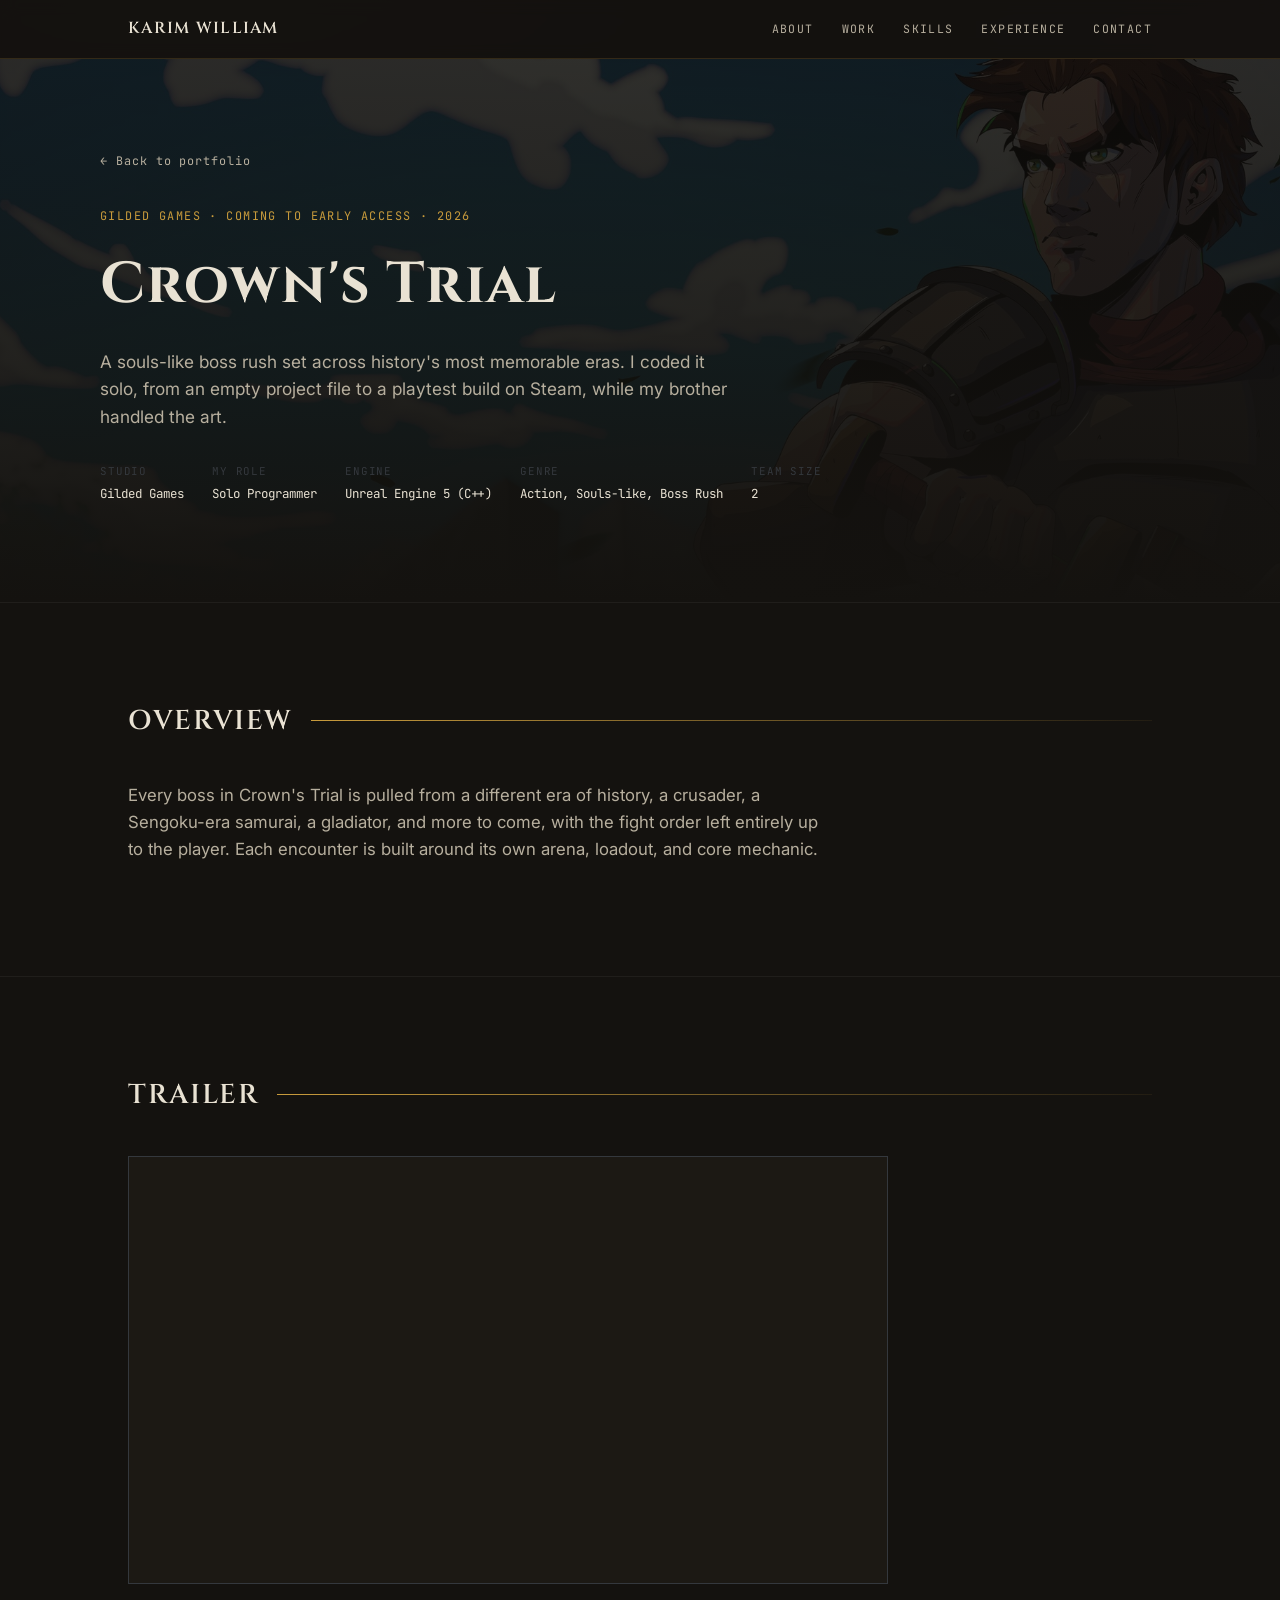
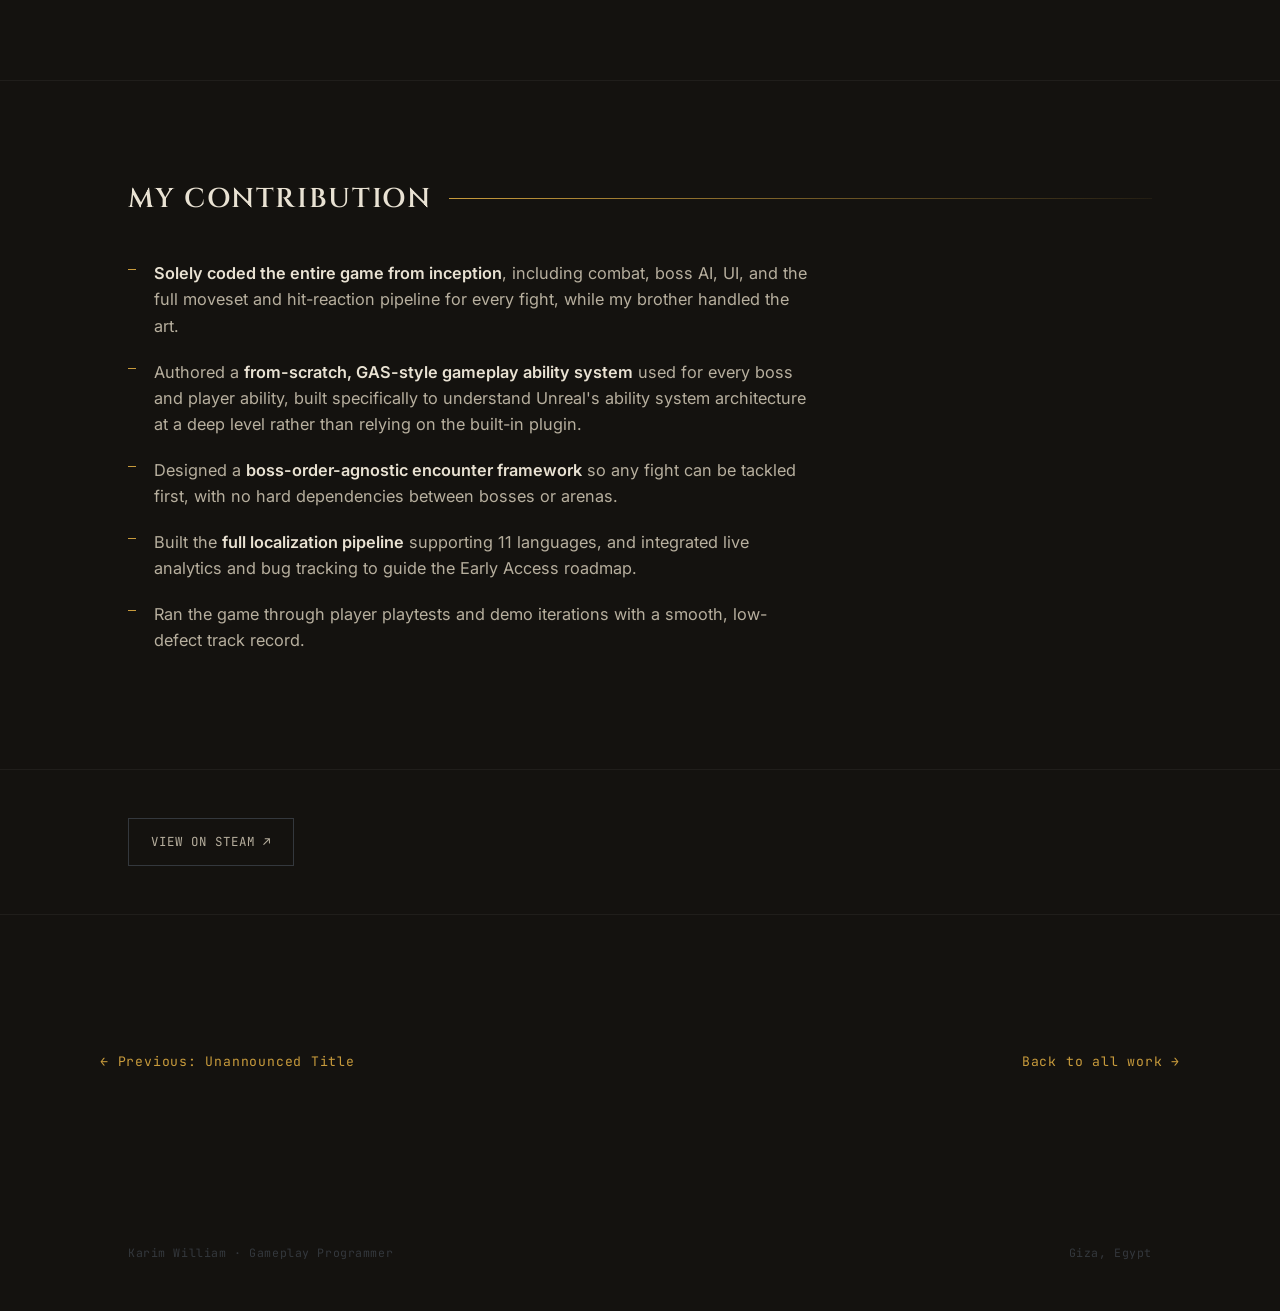
==== crowns-trial.html @ 085d267c "Portfolio site upload" ====
<!DOCTYPE html>
<html lang="en">
<head>
<meta charset="UTF-8">
<meta name="viewport" content="width=device-width, initial-scale=1.0">
<title>Crown's Trial · Karim William</title>
<meta name="description" content="Crown's Trial: a souls-like boss rush by Gilded Games. Solo-coded by Karim William.">
<link rel="preconnect" href="https://fonts.googleapis.com">
<link rel="preconnect" href="https://fonts.gstatic.com" crossorigin>
<link href="https://fonts.googleapis.com/css2?family=Cinzel:wght@500;600;700&family=Inter:wght@400;500;600&family=JetBrains+Mono:wght@400;500&display=swap" rel="stylesheet">
<link rel="stylesheet" href="styles.css">
</head>
<body>

<header class="site-nav">
  <div class="nav-inner">
    <div class="nav-mark">KARIM WILLIAM</div>
    <button class="nav-toggle" id="navToggle" aria-label="Toggle navigation" aria-expanded="false">MENU</button>
    <nav class="nav-links" id="navLinks">
      <a href="index.html#about">About</a>
      <a href="index.html#work">Work</a>
      <a href="index.html#loadout">Skills</a>
      <a href="index.html#experience">Experience</a>
      <a href="index.html#contact">Contact</a>
    </nav>
  </div>
</header>

<main>

  <section class="game-hero">
    <div class="game-hero-bg" style="background-image:url('crowns-trial-bg.jpg');"></div>
    <div class="game-hero-scrim"></div>
    <div class="wrap game-hero-inner">
      <a class="back-link" href="index.html">← Back to portfolio</a>
      <span class="p-eyebrow">Gilded Games · Coming to Early Access · 2026</span>
      <h1>Crown's Trial</h1>
      <p class="game-tagline">A souls-like boss rush set across history's most memorable eras. I coded it
      solo, from an empty project file to a playtest build on Steam, while my brother handled the art.</p>

      <div class="meta-row">
        <div class="meta-item"><span class="meta-label">Studio</span><span class="meta-value">Gilded Games</span></div>
        <div class="meta-item"><span class="meta-label">My Role</span><span class="meta-value">Solo Programmer</span></div>
        <div class="meta-item"><span class="meta-label">Engine</span><span class="meta-value">Unreal Engine 5 (C++)</span></div>
        <div class="meta-item"><span class="meta-label">Genre</span><span class="meta-value">Action, Souls-like, Boss Rush</span></div>
        <div class="meta-item"><span class="meta-label">Team Size</span><span class="meta-value">2</span></div>
      </div>
    </div>
  </section>

  <section>
    <div class="wrap">
      <div class="banner"><h2>Overview</h2><div class="rule"></div></div>
      <p class="about-body">
        Every boss in Crown's Trial is pulled from a different era of history, a crusader, a Sengoku-era
        samurai, a gladiator, and more to come, with the fight order left entirely up to the player. Each
        encounter is built around its own arena, loadout, and core mechanic.
      </p>
    </div>
  </section>

  <section>
    <div class="wrap">
      <div class="banner"><h2>Trailer</h2><div class="rule"></div></div>
      <div class="video-frame">
        <iframe src="https://www.youtube-nocookie.com/embed/Xwd9u4YiL44" title="Crown's Trial Trailer" loading="lazy" allowfullscreen referrerpolicy="strict-origin-when-cross-origin" allow="accelerometer; autoplay; clipboard-write; encrypted-media; gyroscope; picture-in-picture; web-share"></iframe>
      </div>
    </div>
  </section>

  <section>
    <div class="wrap">
      <div class="banner"><h2>My Contribution</h2><div class="rule"></div></div>
      <ul class="contribution-list lg">
        <li><strong>Solely coded the entire game from inception</strong>, including combat, boss AI, UI, and the full moveset and hit-reaction pipeline for every fight, while my brother handled the art.</li>
        <li>Authored a <strong>from-scratch, GAS-style gameplay ability system</strong> used for every boss and player ability, built specifically to understand Unreal's ability system architecture at a deep level rather than relying on the built-in plugin.</li>
        <li>Designed a <strong>boss-order-agnostic encounter framework</strong> so any fight can be tackled first, with no hard dependencies between bosses or arenas.</li>
        <li>Built the <strong>full localization pipeline</strong> supporting 11 languages, and integrated live analytics and bug tracking to guide the Early Access roadmap.</li>
        <li>Ran the game through player playtests and demo iterations with a smooth, low-defect track record.</li>
      </ul>
    </div>
  </section>

  <section style="padding:48px 0;">
    <div class="wrap">
      <a class="btn ghost" href="https://store.steampowered.com/app/4135440/Crowns_Trial/" target="_blank" rel="noopener">View on Steam ↗</a>
    </div>
  </section>

  <section>
    <div class="wrap next-game">
      <a href="unannounced-title.html">← Previous: Unannounced Title</a>
      <a href="index.html#work">Back to all work →</a>
    </div>
  </section>

</main>

<footer>
  <div class="wrap">
    <span>Karim William · Gameplay Programmer</span>
    <span>Giza, Egypt</span>
  </div>
</footer>

<script>
  const navToggle = document.getElementById('navToggle');
  const navLinks = document.getElementById('navLinks');
  navToggle.addEventListener('click', () => {
    const isOpen = navLinks.classList.toggle('open');
    navToggle.setAttribute('aria-expanded', isOpen ? 'true' : 'false');
  });
  navLinks.querySelectorAll('a').forEach(a => a.addEventListener('click', () => {
    navLinks.classList.remove('open');
    navToggle.setAttribute('aria-expanded', 'false');
  }));

  const banners = document.querySelectorAll('.banner');
  if ('IntersectionObserver' in window) {
    const io = new IntersectionObserver((entries) => {
      entries.forEach(entry => {
        if (entry.isIntersecting) {
          entry.target.classList.add('in-view');
          io.unobserve(entry.target);
        }
      });
    }, { threshold: 0.3 });
    banners.forEach(b => io.observe(b));
  } else {
    banners.forEach(b => b.classList.add('in-view'));
  }
</script>

</body>
</html>
---- styles.css ----
:root{
  --iron:      #14120F;
  --iron-2:    #1C1914;
  --steel:     #34383D;
  --steel-2:   #262A2E;
  --parchment: #E9E2D3;
  --parchment-dim: #B7AF9E;
  --gold:      #C89B3C;
  --gold-bright:#DDB35A;
  --oxide:     #8A3A32;

  --display: 'Cinzel', serif;
  --body: 'Inter', -apple-system, BlinkMacSystemFont, sans-serif;
  --mono: 'JetBrains Mono', ui-monospace, monospace;

  --maxw: 1080px;
}

*{box-sizing:border-box;}
html{scroll-behavior:smooth;}
@media (prefers-reduced-motion: reduce){
  html{scroll-behavior:auto;}
  *{animation-duration:0.001ms !important; animation-iteration-count:1 !important; transition-duration:0.001ms !important;}
}

body{
  margin:0;
  background:var(--iron);
  color:var(--parchment);
  font-family:var(--body);
  line-height:1.6;
  -webkit-font-smoothing:antialiased;
}

a{color:var(--gold); text-decoration:none;}
a:hover{color:var(--gold-bright);}

:focus-visible{
  outline:2px solid var(--gold-bright);
  outline-offset:3px;
}

img{max-width:100%; display:block;}

.wrap{max-width:var(--maxw); margin:0 auto; padding:0 28px;}

body{
  background-image:
    radial-gradient(ellipse 900px 500px at 15% -10%, rgba(200,155,60,0.08), transparent 60%),
    radial-gradient(ellipse 700px 500px at 100% 10%, rgba(138,58,50,0.06), transparent 55%);
  background-attachment:fixed;
}

/* ---------- nav ---------- */
header.site-nav{
  position:sticky; top:0; z-index:50;
  background:rgba(20,18,15,0.88);
  backdrop-filter:blur(8px);
  border-bottom:1px solid rgba(200,155,60,0.18);
}
.nav-inner{
  max-width:var(--maxw); margin:0 auto; padding:16px 28px;
  display:flex; align-items:center; justify-content:space-between;
}
.nav-mark{
  font-family:var(--display); font-weight:600; letter-spacing:0.08em;
  color:var(--parchment); font-size:1rem;
}
nav.nav-links{display:flex; gap:28px;}
nav.nav-links a{
  font-family:var(--mono); font-size:0.72rem; letter-spacing:0.12em;
  text-transform:uppercase; color:var(--parchment-dim);
}
nav.nav-links a:hover{color:var(--gold-bright);}
.nav-toggle{display:none; background:none; border:1px solid var(--steel); color:var(--parchment); padding:8px 10px; font-family:var(--mono); font-size:0.75rem;}

@media (max-width:720px){
  nav.nav-links{
    position:absolute; top:100%; left:0; right:0;
    background:var(--iron-2); flex-direction:column; gap:0;
    border-bottom:1px solid rgba(200,155,60,0.18);
    max-height:0; overflow:hidden; transition:max-height 0.25s ease;
  }
  nav.nav-links.open{max-height:320px;}
  nav.nav-links a{padding:16px 28px; border-top:1px solid rgba(255,255,255,0.06);}
  .nav-toggle{display:block;}
}

/* ---------- eyebrow / banner (signature element) ---------- */
.eyebrow{
  font-family:var(--mono); font-size:0.72rem; letter-spacing:0.18em;
  text-transform:uppercase; color:var(--gold);
}

.banner{
  display:flex; align-items:center; gap:18px;
  margin:0 0 40px 0;
  opacity:0; transform:translateY(10px);
  transition:opacity 0.7s ease, transform 0.7s ease;
}
.banner.in-view{opacity:1; transform:translateY(0);}
.banner h2{
  font-family:var(--display); font-weight:600; letter-spacing:0.06em;
  font-size:clamp(1.3rem, 2.4vw, 1.7rem);
  color:var(--parchment); margin:0; white-space:nowrap;
  text-transform:uppercase;
}
.banner .rule{
  height:1px; flex:1;
  background:linear-gradient(90deg, var(--gold) 0%, rgba(200,155,60,0.08) 100%);
  transform-origin:left; transform:scaleX(0);
  transition:transform 0.9s cubic-bezier(.2,.7,.3,1) 0.15s;
}
.banner.in-view .rule{transform:scaleX(1);}

section{padding:96px 0;}
section + section{border-top:1px solid rgba(255,255,255,0.05);}

/* ---------- hero ---------- */
.hero{padding:120px 0 96px; text-align:left;}
.hero .eyebrow{margin-bottom:18px; display:block; font-size:1.3rem; letter-spacing:0.14em;}
.hero h1{
  font-family:var(--display); font-weight:700;
  font-size:clamp(2.6rem, 7vw, 4.6rem);
  letter-spacing:0.02em;
  margin:0 0 14px 0;
  color:var(--parchment);
  text-shadow:0 0 40px rgba(200,155,60,0.12);
}
.hero .role{
  font-family:var(--mono); font-size:clamp(0.85rem, 1.6vw, 1rem);
  letter-spacing:0.1em; color:var(--gold-bright);
  margin:0 0 28px 0;
}
.hero .role .sep{color:var(--steel); margin:0 10px;}
.hero p.tagline{
  max-width:640px; font-size:1.08rem; color:var(--parchment-dim);
  margin:0 0 40px 0;
}
.hero-ctas{display:flex; flex-wrap:wrap; gap:14px;}

.btn{
  display:inline-flex; align-items:center; gap:8px;
  font-family:var(--mono); font-size:0.78rem; letter-spacing:0.08em;
  text-transform:uppercase;
  padding:13px 22px;
  border:1px solid var(--gold);
  color:var(--parchment);
  background:transparent;
  transition:background 0.2s ease, color 0.2s ease, transform 0.2s ease;
  cursor:pointer;
}
.btn:hover{background:var(--gold); color:var(--iron); transform:translateY(-1px);}
.btn.ghost{border-color:var(--steel); color:var(--parchment-dim);}
.btn.ghost:hover{border-color:var(--gold); color:var(--gold-bright); background:transparent;}

/* ---------- about ---------- */
.about-body{max-width:700px; font-size:1.05rem; color:var(--parchment-dim);}
.about-body strong{color:var(--parchment); font-weight:600;}

/* ---------- projects ---------- */
.project{
  padding:40px 0;
}
.project + .project{border-top:1px solid rgba(255,255,255,0.06);}
.project .p-eyebrow{
  font-family:var(--mono); font-size:0.7rem; letter-spacing:0.1em;
  text-transform:uppercase; color:var(--gold);
  margin-bottom:10px; display:block;
}
.project h3{
  font-family:var(--display); font-size:1.5rem; font-weight:600;
  margin:0 0 14px 0; color:var(--parchment); letter-spacing:0.02em;
}
.project h3 a{color:inherit;}
.project h3 a:hover{color:var(--gold-bright);}
.project p{color:var(--parchment-dim); margin:0 0 18px 0; max-width:680px;}
.project .p-links{display:flex; gap:20px; flex-wrap:wrap;}
.project .p-link{font-family:var(--mono); font-size:0.78rem; letter-spacing:0.06em;}

.locked-card{
  border:1px dashed var(--steel);
  padding:40px 24px;
  text-align:center;
  font-family:var(--mono); color:var(--parchment-dim);
  background:var(--iron-2);
}
.locked-card .glyph{font-family:var(--display); font-size:2.2rem; color:var(--steel); margin-bottom:10px;}

@media (max-width:760px){
  .project{grid-template-columns:1fr;}
}

/* ---------- skills ---------- */
.loadout-grid{display:grid; grid-template-columns:repeat(3, 1fr); gap:36px;}
.loadout-group h4{
  font-family:var(--mono); font-size:0.72rem; letter-spacing:0.14em;
  text-transform:uppercase; color:var(--gold); margin:0 0 16px 0;
}
.tag-list{display:flex; flex-wrap:wrap; gap:9px;}
.tag{
  font-family:var(--mono); font-size:0.78rem;
  border:1px solid var(--steel); color:var(--parchment-dim);
  padding:6px 12px;
}
@media (max-width:760px){
  .loadout-grid{grid-template-columns:1fr; gap:28px;}
}

/* ---------- experience ---------- */
.timeline{border-left:1px solid var(--steel); margin-left:6px;}
.t-entry{position:relative; padding:0 0 40px 32px;}
.t-entry:last-child{padding-bottom:0;}
.t-entry::before{
  content:''; position:absolute; left:-5px; top:4px;
  width:9px; height:9px; background:var(--gold); border-radius:50%;
}
.t-year{font-family:var(--mono); font-size:0.76rem; color:var(--gold-bright); letter-spacing:0.06em;}
.t-role{font-family:var(--display); font-size:1.15rem; color:var(--parchment); margin:4px 0 6px 0; font-weight:600;}
.t-desc{color:var(--parchment-dim); font-size:0.96rem; max-width:560px;}

/* ---------- contact ---------- */
.contact-box{display:flex; justify-content:space-between; align-items:flex-end; gap:40px; flex-wrap:wrap;}
.contact-box p{color:var(--parchment-dim); max-width:420px; margin:0;}
.contact-ctas{display:flex; gap:14px; flex-wrap:wrap;}

footer{
  padding:36px 0 48px;
  font-family:var(--mono); font-size:0.72rem; color:var(--steel);
  letter-spacing:0.05em;
}
footer .wrap{display:flex; justify-content:space-between; flex-wrap:wrap; gap:10px;}

/* ==================================================== */
/* ---------- game detail pages ---------- */
/* ==================================================== */

.game-hero{
  position:relative;
  padding:0;
  border-top:none;
  overflow:hidden;
}
.game-hero-bg{
  position:absolute; inset:0;
  background-size:cover; background-position:center;
  filter:saturate(0.7) brightness(0.32);
}
.game-hero-scrim{
  position:absolute; inset:0;
  background:linear-gradient(180deg, rgba(20,18,15,0.55) 0%, rgba(20,18,15,0.75) 55%, var(--iron) 100%);
}
.game-hero-inner{
  position:relative; padding:88px 0 64px;
}
.back-link{
  font-family:var(--mono); font-size:0.74rem; letter-spacing:0.08em;
  color:var(--parchment-dim); display:inline-flex; gap:8px; margin-bottom:36px;
}
.back-link:hover{color:var(--gold-bright);}
.game-hero-inner .p-eyebrow{
  font-family:var(--mono); font-size:0.74rem; letter-spacing:0.12em;
  text-transform:uppercase; color:var(--gold); display:block; margin-bottom:14px;
}
.game-hero-inner h1{
  font-family:var(--display); font-weight:700;
  font-size:clamp(2.2rem, 6vw, 3.6rem);
  color:var(--parchment); margin:0 0 16px 0; letter-spacing:0.02em;
}
.game-hero-inner .game-tagline{
  max-width:640px; font-size:1.08rem; color:var(--parchment-dim); margin:0 0 32px 0;
}
.meta-row{display:flex; flex-wrap:wrap; gap:28px; margin-bottom:34px;}
.meta-item{font-family:var(--mono); font-size:0.78rem;}
.meta-item .meta-label{color:var(--steel); display:block; letter-spacing:0.08em; margin-bottom:4px; text-transform:uppercase; font-size:0.68rem;}
.meta-item .meta-value{color:var(--parchment);}

.feature-grid{display:grid; grid-template-columns:1fr 1fr; gap:28px 40px;}
.feature{border-left:2px solid var(--gold); padding-left:18px;}
.feature h4{font-family:var(--display); font-size:1.08rem; color:var(--parchment); margin:0 0 8px 0; font-weight:600;}
.feature p{color:var(--parchment-dim); font-size:0.95rem; margin:0;}
@media (max-width:760px){.feature-grid{grid-template-columns:1fr;}}

.cast-grid{display:grid; grid-template-columns:repeat(2,1fr); gap:22px;}
.cast-card{border:1px solid var(--steel); padding:18px 20px; background:var(--iron-2);}
.cast-card .cast-name{font-family:var(--display); color:var(--gold-bright); font-size:1.02rem; margin:0 0 6px 0;}
.cast-card p{color:var(--parchment-dim); font-size:0.92rem; margin:0;}
@media (max-width:760px){.cast-grid{grid-template-columns:1fr;}}

.contribution-list{list-style:none; margin:0; padding:0;}
.contribution-list li{
  position:relative; padding-left:26px; margin-bottom:16px;
  color:var(--parchment-dim); font-size:0.98rem; max-width:680px;
}
.contribution-list li::before{
  content:''; position:absolute; left:0; top:9px;
  width:8px; height:1px; background:var(--gold);
}
.contribution-list li strong{color:var(--parchment); font-weight:600;}

.status-note{
  border:1px solid var(--steel); background:var(--iron-2);
  padding:16px 20px; font-size:0.9rem; color:var(--parchment-dim);
  max-width:680px; margin-top:14px;
}
.status-note strong{color:var(--gold-bright);}

.detail-cta-row{display:flex; gap:14px; flex-wrap:wrap; margin-top:12px;}

.next-game{
  display:flex; justify-content:space-between; align-items:center;
  padding:40px 0; flex-wrap:wrap; gap:16px;
}
.next-game a{font-family:var(--mono); font-size:0.82rem; letter-spacing:0.06em;}

.video-frame{
  position:relative; width:100%; max-width:760px;
  aspect-ratio:16/9;
  border:1px solid var(--steel); background:var(--iron-2);
  overflow:hidden;
}
.video-frame iframe{position:absolute; inset:0; width:100%; height:100%; border:0;}

.trailer-missing{
  max-width:760px; border:1px dashed var(--steel); background:var(--iron-2);
  padding:32px 24px; text-align:center; font-family:var(--mono);
  font-size:0.85rem; color:var(--parchment-dim);
}

.video-card{
  position:relative; display:block; width:100%; max-width:760px;
  aspect-ratio:16/9; border:1px solid var(--steel); background:var(--iron-2);
  overflow:hidden;
}
.video-card img{width:100%; height:100%; object-fit:cover; display:block; transition:transform 0.3s ease, filter 0.3s ease; filter:saturate(0.85) brightness(0.75);}
.video-card:hover img{transform:scale(1.03); filter:saturate(1) brightness(0.6);}
.play-badge{
  position:absolute; top:50%; left:50%; transform:translate(-50%,-50%);
  width:66px; height:66px; border-radius:50%;
  border:1px solid var(--gold); background:rgba(20,18,15,0.75);
  display:flex; align-items:center; justify-content:center;
  color:var(--gold-bright); font-size:1.3rem;
  transition:background 0.2s ease, transform 0.2s ease;
}
.video-card:hover .play-badge{background:var(--gold); color:var(--iron); transform:translate(-50%,-50%) scale(1.06);}
.video-caption{
  position:absolute; left:0; right:0; bottom:0;
  padding:10px 16px; font-family:var(--mono); font-size:0.72rem; letter-spacing:0.06em;
  color:var(--parchment-dim); background:linear-gradient(0deg, rgba(20,18,15,0.9), transparent);
}

.contribution-list.lg li{font-size:1.02rem; margin-bottom:20px;}
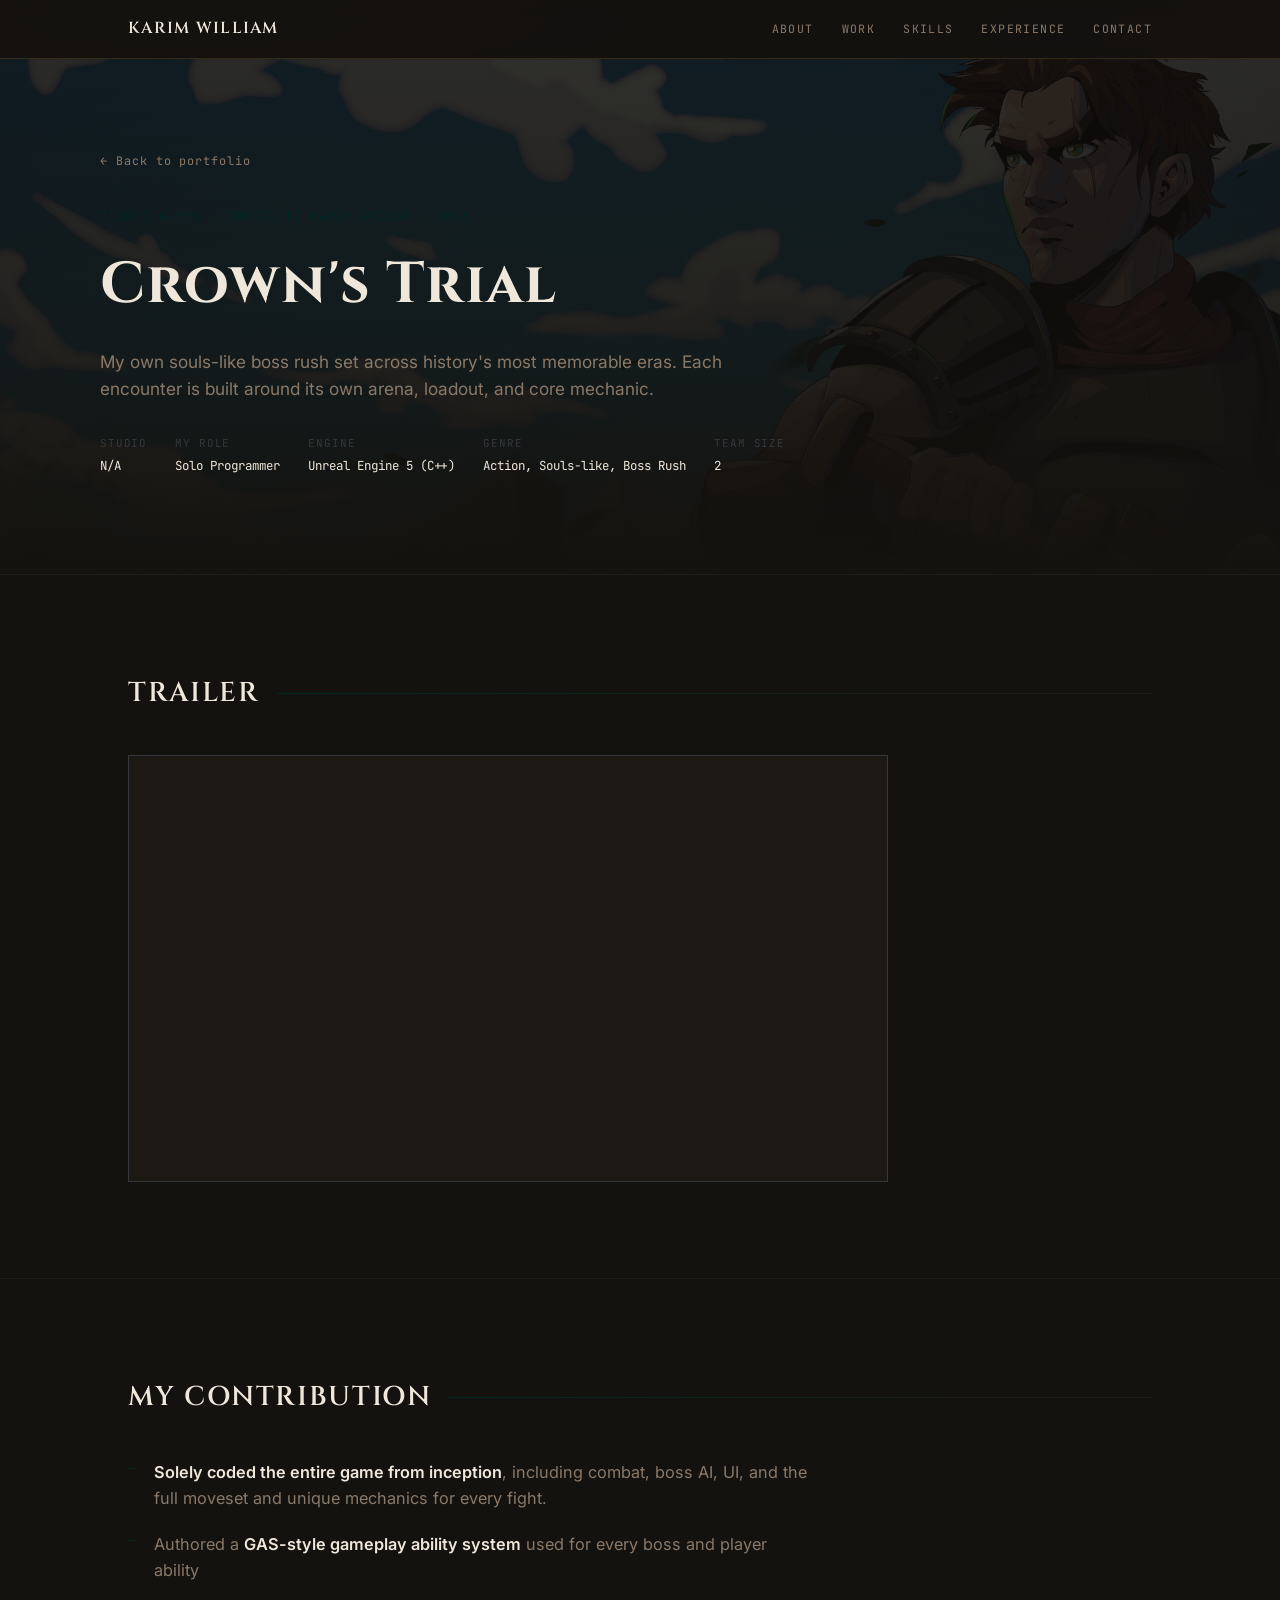
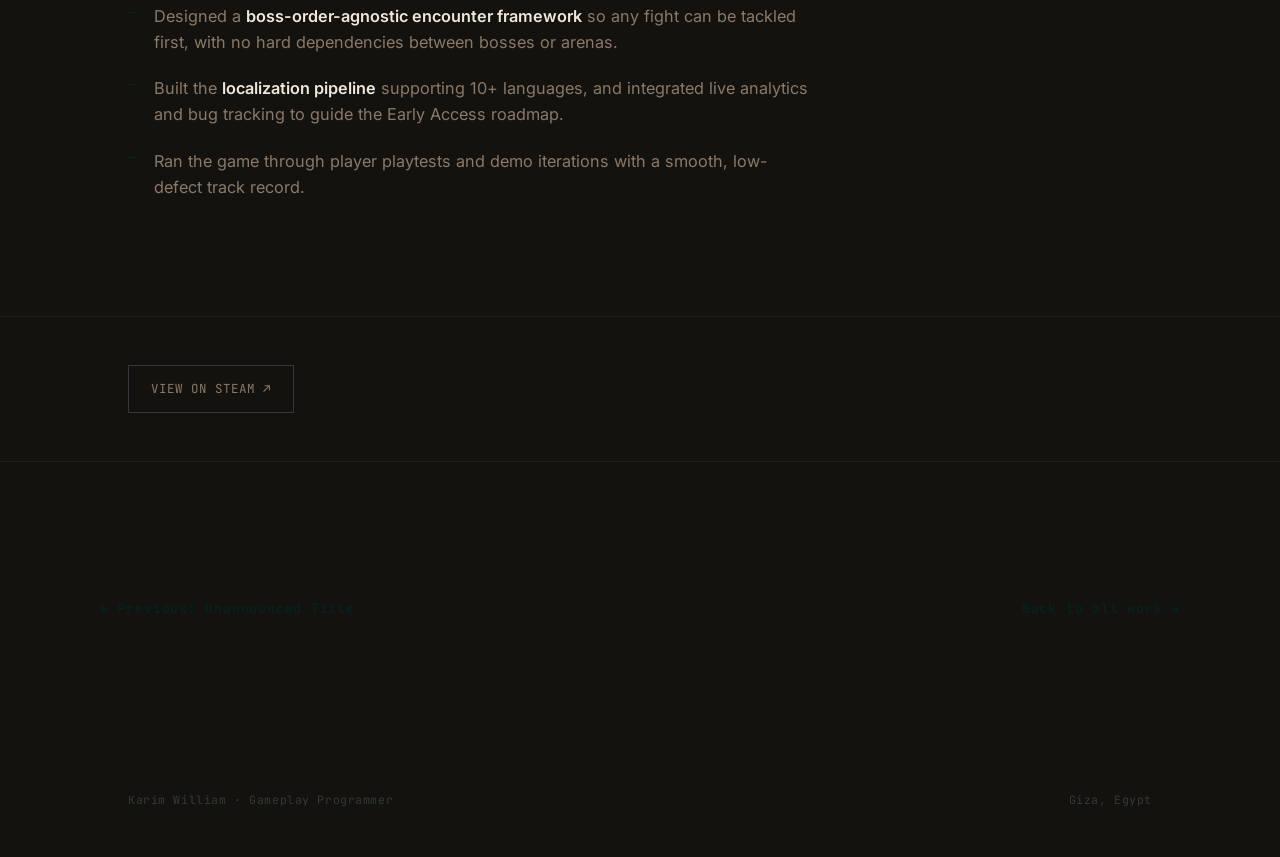
==== commit 58a7566a: "changing up the wordings and colors" ====
--- a/crowns-trial.html
+++ b/crowns-trial.html
@@ -35,11 +35,11 @@
       <a class="back-link" href="index.html">← Back to portfolio</a>
       <span class="p-eyebrow">Gilded Games · Coming to Early Access · 2026</span>
       <h1>Crown's Trial</h1>
-      <p class="game-tagline">A souls-like boss rush set across history's most memorable eras. I coded it
-      solo, from an empty project file to a playtest build on Steam, while my brother handled the art.</p>
+      <p class="game-tagline">My own souls-like boss rush set across history's most memorable eras. 
+        Each encounter is built around its own arena, loadout, and core mechanic.</p>
 
       <div class="meta-row">
-        <div class="meta-item"><span class="meta-label">Studio</span><span class="meta-value">Gilded Games</span></div>
+        <div class="meta-item"><span class="meta-label">Studio</span><span class="meta-value">N/A</span></div>
         <div class="meta-item"><span class="meta-label">My Role</span><span class="meta-value">Solo Programmer</span></div>
         <div class="meta-item"><span class="meta-label">Engine</span><span class="meta-value">Unreal Engine 5 (C++)</span></div>
         <div class="meta-item"><span class="meta-label">Genre</span><span class="meta-value">Action, Souls-like, Boss Rush</span></div>
@@ -48,16 +48,6 @@
     </div>
   </section>
 
-  <section>
-    <div class="wrap">
-      <div class="banner"><h2>Overview</h2><div class="rule"></div></div>
-      <p class="about-body">
-        Every boss in Crown's Trial is pulled from a different era of history, a crusader, a Sengoku-era
-        samurai, a gladiator, and more to come, with the fight order left entirely up to the player. Each
-        encounter is built around its own arena, loadout, and core mechanic.
-      </p>
-    </div>
-  </section>
 
   <section>
     <div class="wrap">
@@ -72,10 +62,10 @@
     <div class="wrap">
       <div class="banner"><h2>My Contribution</h2><div class="rule"></div></div>
       <ul class="contribution-list lg">
-        <li><strong>Solely coded the entire game from inception</strong>, including combat, boss AI, UI, and the full moveset and hit-reaction pipeline for every fight, while my brother handled the art.</li>
-        <li>Authored a <strong>from-scratch, GAS-style gameplay ability system</strong> used for every boss and player ability, built specifically to understand Unreal's ability system architecture at a deep level rather than relying on the built-in plugin.</li>
+        <li><strong>Solely coded the entire game from inception</strong>, including combat, boss AI, UI, and the full moveset and unique mechanics for every fight.</li>
+        <li>Authored a <strong>GAS-style gameplay ability system</strong> used for every boss and player ability</li>
         <li>Designed a <strong>boss-order-agnostic encounter framework</strong> so any fight can be tackled first, with no hard dependencies between bosses or arenas.</li>
-        <li>Built the <strong>full localization pipeline</strong> supporting 11 languages, and integrated live analytics and bug tracking to guide the Early Access roadmap.</li>
+        <li>Built the <strong>localization pipeline</strong> supporting 10+ languages, and integrated live analytics and bug tracking to guide the Early Access roadmap.</li>
         <li>Ran the game through player playtests and demo iterations with a smooth, low-defect track record.</li>
       </ul>
     </div>
--- a/styles.css
+++ b/styles.css
@@ -3,11 +3,11 @@
   --iron-2:    #1C1914;
   --steel:     #34383D;
   --steel-2:   #262A2E;
-  --parchment: #E9E2D3;
-  --parchment-dim: #B7AF9E;
-  --gold:      #C89B3C;
-  --gold-bright:#DDB35A;
-  --oxide:     #8A3A32;
+  --parchment: #EFE7DA;
+  --parchment-dim: #8A7968;
+  --gold:      #002626;
+  --gold-bright:#A7CAB1;
+  --oxide:     #6F5E53;
 
   --display: 'Cinzel', serif;
   --body: 'Inter', -apple-system, BlinkMacSystemFont, sans-serif;
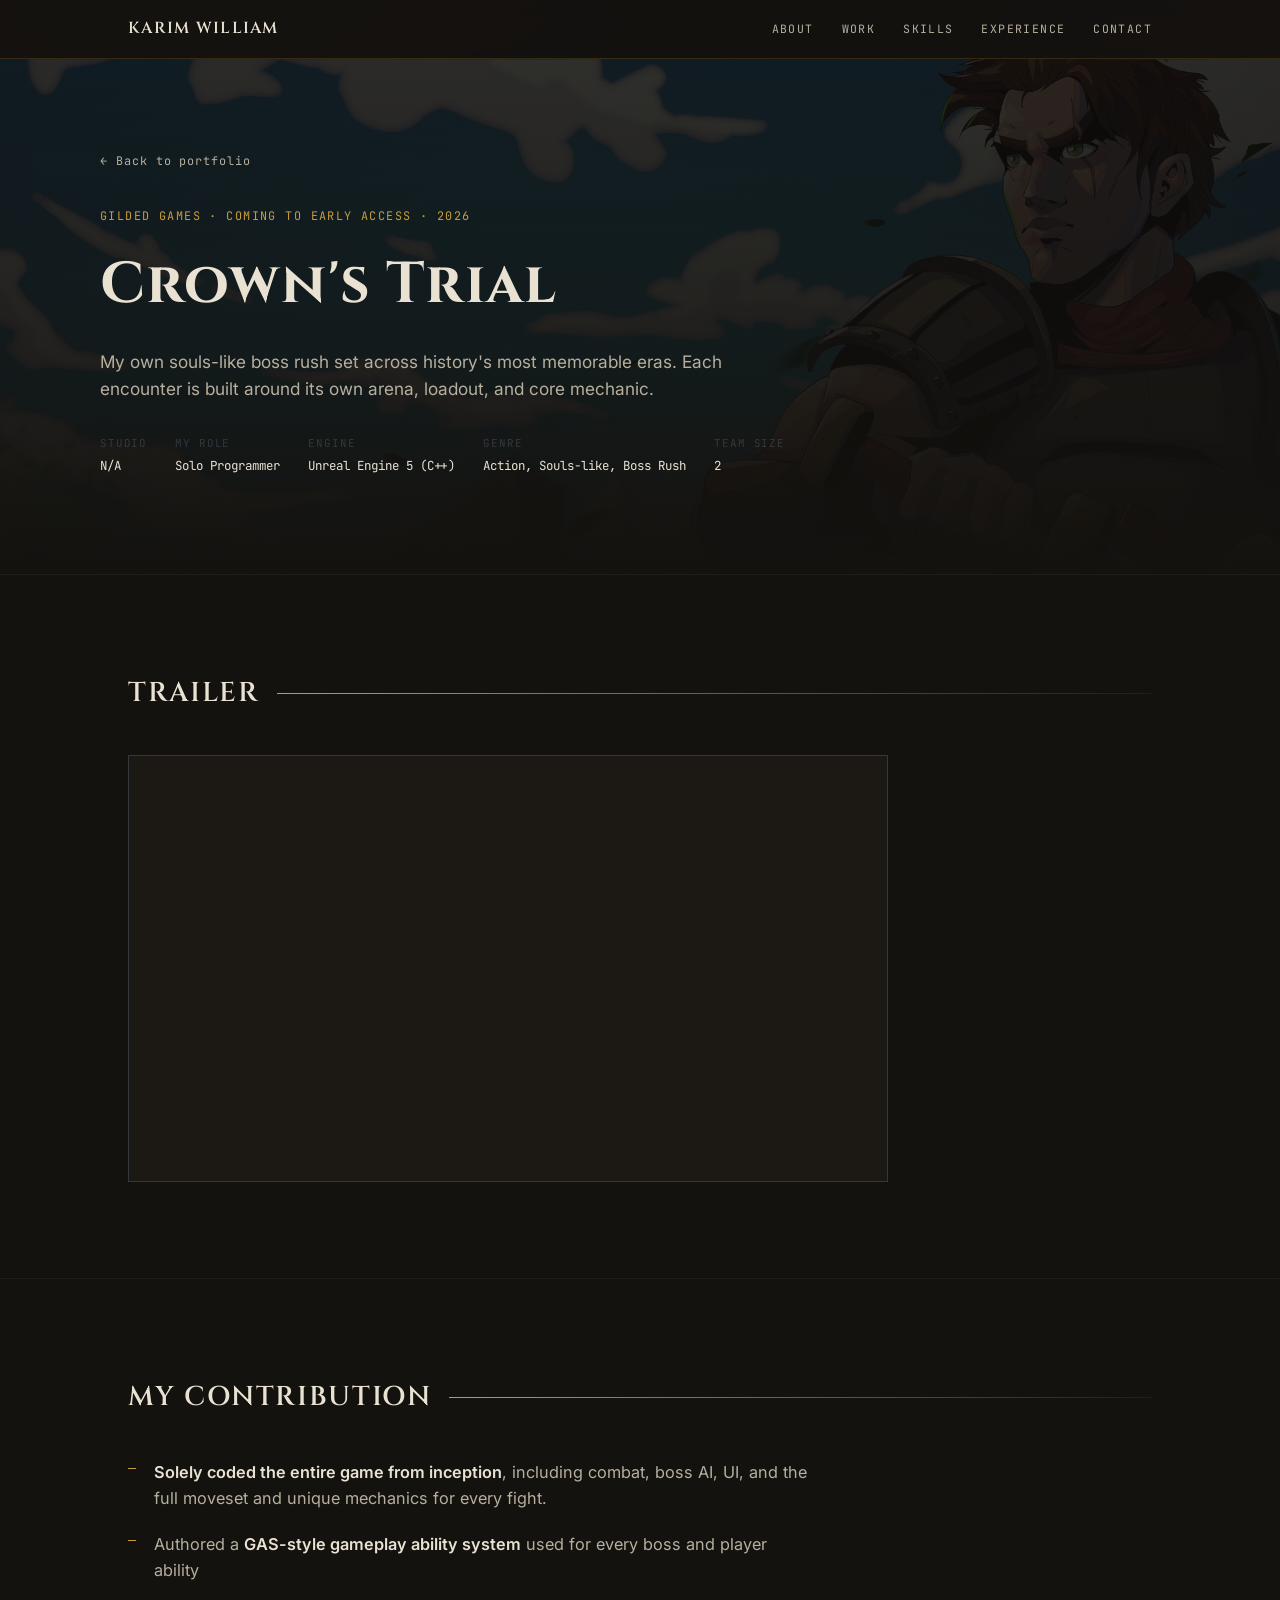
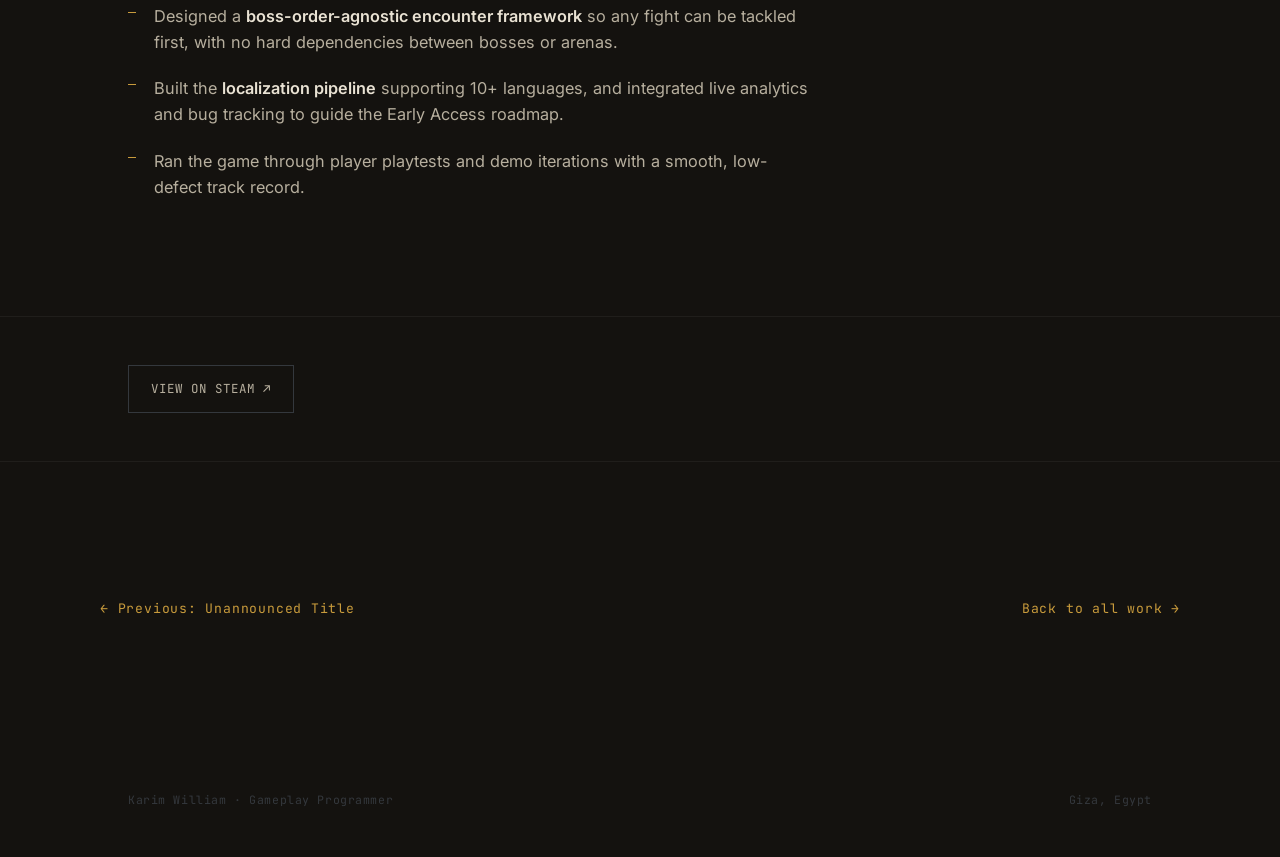
==== commit 28458dad: "more color changes" ====
--- a/crowns-trial.html
+++ b/crowns-trial.html
@@ -5,6 +5,8 @@
 <meta name="viewport" content="width=device-width, initial-scale=1.0">
 <title>Crown's Trial · Karim William</title>
 <meta name="description" content="Crown's Trial: a souls-like boss rush by Gilded Games. Solo-coded by Karim William.">
+<link rel="icon" type="image/x-icon" href="favicon.ico">
+<link rel="icon" type="image/png" href="favicon.png">
 <link rel="preconnect" href="https://fonts.googleapis.com">
 <link rel="preconnect" href="https://fonts.gstatic.com" crossorigin>
 <link href="https://fonts.googleapis.com/css2?family=Cinzel:wght@500;600;700&family=Inter:wght@400;500;600&family=JetBrains+Mono:wght@400;500&display=swap" rel="stylesheet">
--- a/styles.css
+++ b/styles.css
@@ -3,11 +3,11 @@
   --iron-2:    #1C1914;
   --steel:     #34383D;
   --steel-2:   #262A2E;
-  --parchment: #EFE7DA;
-  --parchment-dim: #8A7968;
-  --gold:      #002626;
-  --gold-bright:#A7CAB1;
-  --oxide:     #6F5E53;
+  --parchment: #E9E2D3;
+  --parchment-dim: #B7AF9E;
+  --gold:      #C89B3C;
+  --gold-bright:#DDB35A;
+  --oxide:     #8A3A32;
 
   --display: 'Cinzel', serif;
   --body: 'Inter', -apple-system, BlinkMacSystemFont, sans-serif;
